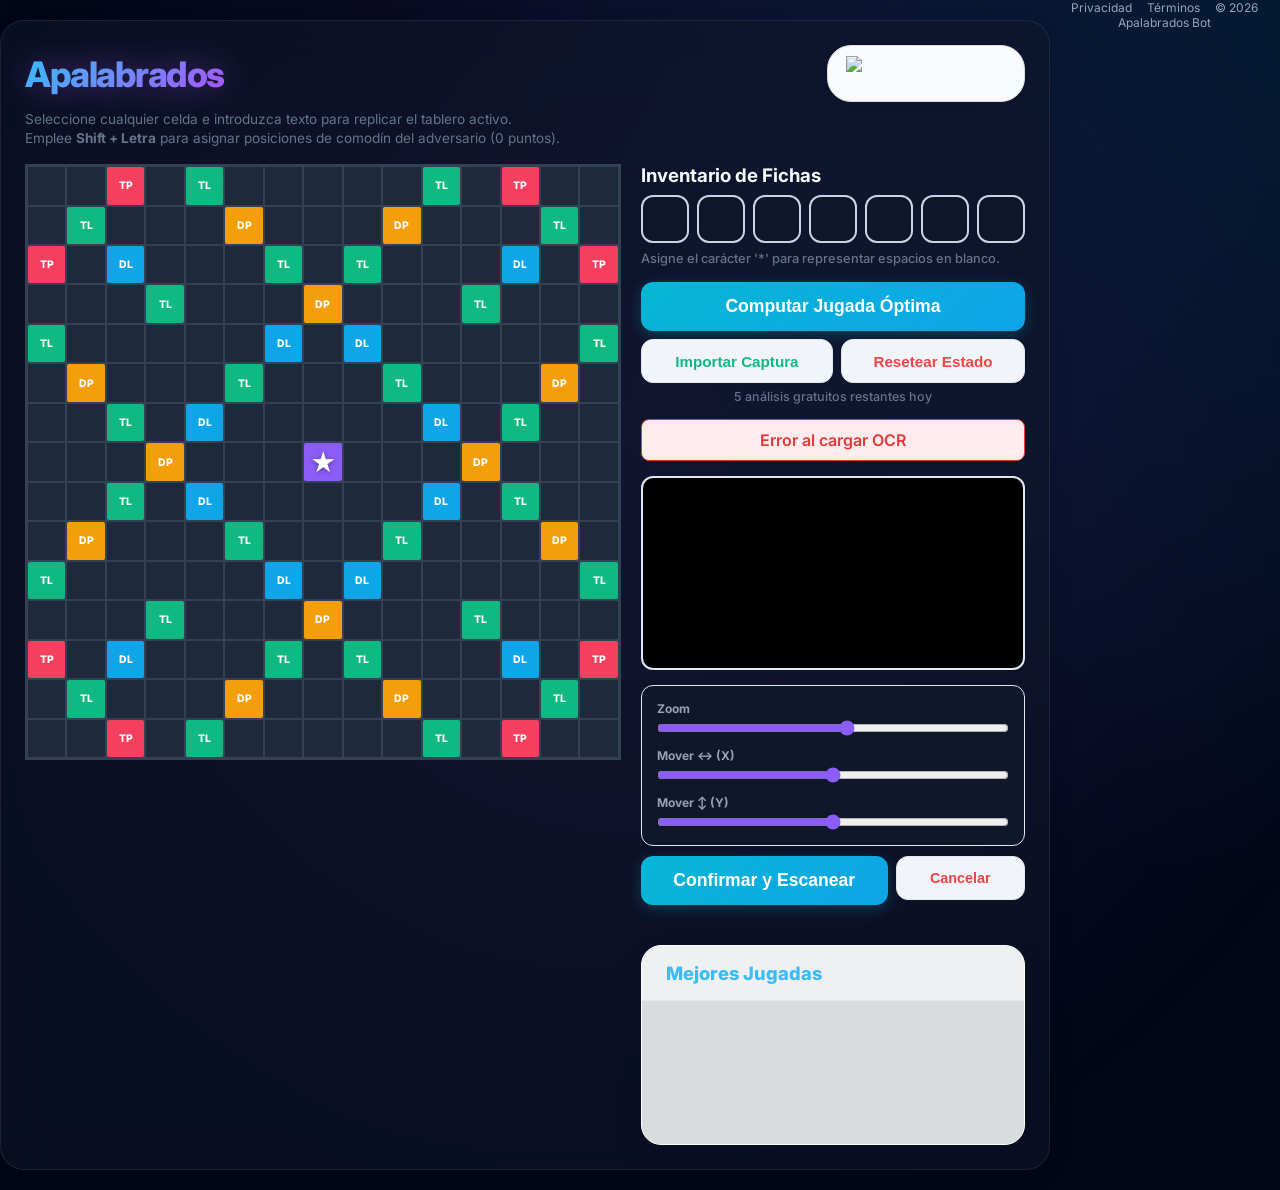
==== index.html @ 6418822e "fix(core): remove broken ES module import that crashed board initialization in standard legacy scrip" ====
<!DOCTYPE html>
<html lang="es">

<head>
    <meta charset="UTF-8">
    <meta name="viewport"
        content="width=device-width, initial-scale=1.0, maximum-scale=1.0, user-scalable=no, viewport-fit=cover">
    <title>Apalabrados Bot — Encuentra la Mejor Jugada</title>
    <meta name="description"
        content="Herramienta gratuita para Apalabrados: analiza tu tablero y encuentra la jugada con más puntos. Sube una captura o introduce las fichas manualmente.">
    <meta name="keywords"
        content="apalabrados, scrabble español, mejor jugada, calculadora apalabrados, ayuda apalabrados">
    <meta name="author" content="Apalabrados Bot">
    <link rel="canonical" href="https://apalabrados-bot.up.railway.app/">
    <!-- Open Graph -->
    <meta property="og:title" content="Apalabrados Bot — Encuentra la Mejor Jugada">
    <meta property="og:description"
        content="Analiza tu partida de Apalabrados y descubre la jugada óptima. Gratis y sin registro.">
    <meta property="og:url" content="https://apalabrados-bot.up.railway.app/">
    <meta property="og:type" content="website">
    <!-- Twitter Card -->
    <meta name="twitter:card" content="summary">
    <meta name="twitter:title" content="Apalabrados Bot">
    <meta name="twitter:description" content="Encuentra la mejor jugada en Apalabrados automáticamente.">
    <link rel="stylesheet" href="style_pro.css?v=10">
    <link rel="preconnect" href="https://fonts.googleapis.com">
    <link rel="preconnect" href="https://fonts.gstatic.com" crossorigin>
    <link href="https://fonts.googleapis.com/css2?family=Inter:wght@400;600;700;800&display=swap" rel="stylesheet">
    <script src="https://cdn.jsdelivr.net/npm/tesseract.js@5/dist/tesseract.min.js"></script>
    <!-- Google AdSense -->
    <script async src="https://pagead2.googlesyndication.com/pagead/js/adsbygoogle.js?client=ca-pub-4577641786728311"
        crossorigin="anonymous"></script>
    <!-- Google Analytics (gtag.js) -->
    <script async src="https://www.googletagmanager.com/gtag/js?id=G-M9JT8325C8"></script>
    <script>
        window.dataLayer = window.dataLayer || [];
        function gtag() { dataLayer.push(arguments); }
        gtag('js', new Date());
        gtag('config', 'G-M9JT8325C8');
    </script>
    <!-- Firebase SDKs -->
    <script src="https://www.gstatic.com/firebasejs/10.7.1/firebase-app-compat.js"></script>
    <script src="https://www.gstatic.com/firebasejs/10.7.1/firebase-auth-compat.js"></script>
    <script src="https://www.gstatic.com/firebasejs/10.7.1/firebase-firestore-compat.js"></script>
</head>

<body>
    <div class="app-container">
        <header>
            <div class="header-main">
                <h1>Apalabrados</h1>
                <!-- User Profile / Login -->
                <div id="user-profile" class="user-profile">
                    <button id="login-btn" class="login-btn">
                        <img src="https://www.gstatic.com/firebasejs/ui/2.0.0/images/auth/google.svg" width="18"
                            alt="G">
                        Entrar con Google
                    </button>
                </div>
            </div>
            <p>Seleccione cualquier celda e introduzca texto para replicar el tablero activo.<br>Emplee <b>Shift +
                    Letra</b>
                para asignar posiciones de comodín del adversario (0 puntos).</p>
        </header>
        <main class="main-dashboard">
            <div class="left-column">
                <div id="board" class="board"></div>
                <!-- Input virtual invisible para forzar el teclado en móviles -->
                <input type="text" id="hidden-keyboard-input"
                    style="position: absolute; opacity: 0; left: -9999px; font-size: 16px;">
            </div>

            <div class="right-column">
                <div class="solver-panel">
                    <div class="rack-container">
                        <h3>Inventario de Fichas</h3>
                        <div id="rack" class="rack">
                            <input type="text" class="rack-input" maxlength="1" data-index="0">
                            <input type="text" class="rack-input" maxlength="1" data-index="1">
                            <input type="text" class="rack-input" maxlength="1" data-index="2">
                            <input type="text" class="rack-input" maxlength="1" data-index="3">
                            <input type="text" class="rack-input" maxlength="1" data-index="4">
                            <input type="text" class="rack-input" maxlength="1" data-index="5">
                            <input type="text" class="rack-input" maxlength="1" data-index="6">
                        </div>
                        <p class="rack-hint">Asigne el carácter '*' para representar espacios en blanco.</p>
                    </div>

                    <div class="action-buttons">
                        <button id="solve-btn" class="solve-btn">
                            Computar Jugada Óptima
                        </button>
                        <div class="action-row-buttons">
                            <button id="import-board-btn" class="import-btn" title="Cargar imagen">
                                Importar Captura
                            </button>
                            <button id="clear-board-btn" class="clear-btn" title="Vaciar tablero">
                                Resetear Estado
                            </button>
                        </div>
                    </div>

                    <input type="file" id="import-board-input" accept="image/*" style="display: none;">

                    <div id="ocr-status" class="ocr-status hidden">
                        <div class="ocr-spinner"></div>
                        <span id="ocr-status-text">Analizando...</span>
                    </div>

                    <!-- OCR interactivos dentro del panel -->
                    <div id="ocr-controls" class="hidden">
                        <div class="ocr-preview-inline">
                            <canvas id="ocr-canvas"></canvas>
                        </div>
                        <div class="ocr-sliders">
                            <div class="slider-group">
                                <label>Zoom</label>
                                <input type="range" id="ocr-zoom" min="60" max="130" value="98">
                            </div>
                            <div class="slider-group">
                                <label>Mover ↔ (X)</label>
                                <input type="range" id="ocr-x" min="-100" max="100" value="0">
                            </div>
                            <div class="slider-group">
                                <label>Mover ↕ (Y)</label>
                                <input type="range" id="ocr-y" min="-100" max="100" value="0">
                            </div>
                        </div>
                        <div class="action-row-buttons" style="margin-top: 10px;">
                            <button id="ocr-start-btn" class="solve-btn" style="flex: 2;">Confirmar y Escanear</button>
                            <button id="ocr-cancel-btn" class="clear-btn" style="flex: 1; font-size: 0.9rem;"
                                title="Cancelar">Cancelar</button>
                        </div>
                    </div>
                </div>

                <div id="results-panel" class="results-panel hidden">
                    <div class="panel-header">
                        <h3>Mejores Jugadas</h3>
                    </div>
                    <ul id="results-list" class="results-list"></ul>
                </div>
            </div>

    </div>
    </main>
    <footer>
        <div style="text-align:center; font-size:0.75rem; color:#94a3b8;">
            <a href="/privacy.html" style="color:#94a3b8; margin-right:12px; text-decoration: none;">Privacidad</a>
            <a href="/terms.html" style="color:#94a3b8; margin-right:12px; text-decoration: none;">Términos</a>
            <span>&copy; 2026 Apalabrados Bot</span>
        </div>
    </footer>
    </div>
    <!-- monetization.js: debe cargarse primero para que UsageTracker esté disponible -->
    <script src="firebase-config.js?v=10"></script>
    <script src="monetization.js?v=9"></script>
    <script src="firebase-auth.js?v=9"></script>
    <script src="cloud-sync.js?v=1"></script>
    <script src="script.js?v=30"></script>
    <script src="ocr.js?v=22"></script>
    <script src="solver.js?v=22"></script>
</body>

</html>
---- style_pro.css ----
:root {
    --bg-color: #0b0f19;
    --board-bg: #1e293b;
    --cell-bg: #1e293b;
    --cell-border: #334155;
    --text-color: #f8fafc;
    --dl-color: #0ea5e9;
    --tl-color: #10b981;
    --dp-color: #f59e0b;
    --tp-color: #f43f5e;
    --star-color: #ffffff;
    --star-bg-color: #8b5cf6;
    --tile-bg: #fde047;
    --tile-text: #0f172a;
    --primary: #8b5cf6;
    --primary-dark: #6d28d9;
    --glass: rgba(15, 23, 42, 0.75);
    --glass-border: rgba(255, 255, 255, 0.08);
}


* {
    box-sizing: border-box;
    margin: 0;
    padding: 0;
}

html,
body {
    width: 100%;
    max-width: 100%;
    overflow-x: hidden;
}

body {
    font-family: 'Inter', system-ui, -apple-system, sans-serif;
    background: #020617;
    color: var(--text-color);
    display: flex;
    justify-content: center;
    min-height: 100vh;
}

body::before {
    content: '';
    position: fixed;
    top: -50%;
    left: -50%;
    width: 200%;
    height: 200%;
    background: radial-gradient(circle at 50% 50%, rgba(139, 92, 246, 0.15), transparent 50%),
        radial-gradient(circle at 80% 20%, rgba(14, 165, 233, 0.15), transparent 40%);
    z-index: -1;
    animation: drift 20s infinite alternate linear;
}

@keyframes drift {
    100% {
        transform: translate(3%, 3%);
    }
}


.app-container {
    display: flex;
    flex-direction: column;
    padding: 24px;
    width: 100%;
    max-width: 1200px;
    box-sizing: border-box;
    background: rgba(15, 23, 42, 0.6);
    border-radius: 24px;
    box-shadow: 0 8px 32px rgba(0, 0, 0, 0.04);
    backdrop-filter: blur(20px);
    border: 1px solid var(--glass-border);
    margin: 20px 0;
}

header {
    width: 100%;
    margin-bottom: 12px;
}

.header-main {
    display: flex;
    justify-content: space-between;
    align-items: center;
    width: 100%;
    margin-bottom: 8px;
}

h1 {
    font-size: 2.2rem;
    font-weight: 800;
    letter-spacing: -1.5px;
    margin: 0;
    background: linear-gradient(135deg, #38bdf8 0%, #a855f7 100%);
    filter: drop-shadow(0 0 16px rgba(168, 85, 247, 0.4));
    -webkit-background-clip: text;
    background-clip: text;
    -webkit-text-fill-color: transparent;
}

header>p {
    color: #64748b;
    font-size: 0.85rem;
    line-height: 1.4;
    margin-bottom: 4px;
}

p {
    color: #546e7a;
    font-size: 1rem;
    font-weight: 400;
}

/* ── Dashboard Layout ───────────────────────────────────────── */
.main-dashboard {
    display: grid;
    grid-template-columns: minmax(300px, 600px) 1fr;
    gap: 20px;
    width: 100%;
    box-sizing: border-box;
}

.left-column {
    display: flex;
    flex-direction: column;
    gap: 20px;
}

.right-column {
    display: flex;
    flex-direction: column;
    gap: 24px;
}

.board {
    display: grid;
    grid-template-columns: repeat(15, 1fr);
    grid-template-rows: repeat(15, 1fr);
    background-color: var(--cell-border);
    padding: 2px;
    width: 100%;
    aspect-ratio: 1 / 1;
    box-sizing: border-box;
    margin: 0 auto;
}

.cell {
    background-color: var(--cell-bg);
    border: 1.5px solid var(--cell-border);
    display: flex;
    justify-content: center;
    align-items: center;
    font-size: 0.65rem;
    font-weight: 800;
    color: #fff;
    cursor: pointer;
    transition: all 0.15s ease;
    user-select: none;
    position: relative;
    overflow: hidden;
}

.cell:hover {
    filter: brightness(1.15);
    transform: scale(1.08);
    z-index: 5;
    box-shadow: 0 2px 8px rgba(0, 0, 0, 0.25);
}

.cell.selected {
    outline: 3px solid #00838f;
    outline-offset: -3px;
    z-index: 10;
    box-shadow: 0 0 12px rgba(0, 131, 143, 0.6);
    transform: scale(1.05);
}

/* Indicador de dirección de escritura */
.cell.selected::after {
    content: '→';
    position: absolute;
    bottom: 1px;
    right: 2px;
    font-size: 9px;
    line-height: 1;
    color: #00838f;
    font-weight: bold;
    pointer-events: none;
}

.cell.selected[data-dir='v']::after {
    content: '↓';
}

/* Colores de Casillas Especiales */
.cell.dl {
    background-color: var(--dl-color);
    color: #fff;
    border-radius: 3px;
}

.cell.tl {
    background-color: var(--tl-color);
    color: #fff;
    border-radius: 3px;
}

.cell.dp {
    background-color: var(--dp-color);
    color: #fff;
    border-radius: 3px;
}

.cell.tp {
    background-color: var(--tp-color);
    color: #fff;
    border-radius: 3px;
}

.cell.dl::before {
    content: "DL";
}

.cell.tl::before {
    content: "TL";
}

.cell.dp::before {
    content: "DP";
}

.cell.tp::before {
    content: "TP";
}

.cell.star {
    background-color: var(--star-bg-color);
    border-radius: 3px;
}

.cell.star::before {
    content: "★";
    font-size: 1.6rem;
    color: var(--star-color);
    filter: drop-shadow(0 1px 2px rgba(0, 0, 0, 0.4));
    animation: pulse 2.5s infinite;
}

/* Ficha colocada */
.cell.has-letter {
    background: linear-gradient(145deg, #fef9c3, #eab308);
    color: var(--tile-text);
    box-shadow: inset 0 1px 0 rgba(255, 255, 255, 0.6), inset 0 -2px 0 rgba(0, 0, 0, 0.15), 0 3px 6px rgba(0, 0, 0, 0.2);
    border: none;
    border-radius: 3px;
}

/* Efectos FX Dinámicos */
.fx-drop-in {
    animation: fxDropIn 0.4s cubic-bezier(0.34, 1.56, 0.64, 1) forwards;
}

.fx-glow-pulse {
    animation: fxGlowPulse 1.5s cubic-bezier(0.4, 0, 0.2, 1) infinite alternate;
}

@keyframes fxDropIn {
    0% {
        opacity: 0;
        transform: scale(0.3) translateY(-20px) rotate(-10deg);
        filter: brightness(2) drop-shadow(0 10px 15px rgba(234, 179, 8, 0.6));
    }

    60% {
        transform: scale(1.15) translateY(2px) rotate(3deg);
        filter: brightness(1.2);
    }

    100% {
        opacity: 1;
        transform: scale(1) translateY(0) rotate(0);
        filter: brightness(1);
    }
}

@keyframes fxGlowPulse {
    from {
        box-shadow: 0 0 4px rgba(234, 179, 8, 0.4), inset 0 1px 0 rgba(255, 255, 255, 0.6);
    }

    to {
        box-shadow: 0 0 18px rgba(234, 179, 8, 0.9), inset 0 1px 0 rgba(255, 255, 255, 0.8);
    }
}

.cell.has-letter.is-wildcard {
    background: linear-gradient(145deg, #f8fafc, #e2e8f0);
    color: #94a3b8;
    box-shadow: inset 0 1px 0 rgba(255, 255, 255, 0.8), inset 0 -2px 0 rgba(0, 0, 0, 0.05), 0 3px 6px rgba(0, 0, 0, 0.1);
}

.cell.has-letter::before {
    display: none;
}

.cell.has-letter .letter {
    font-size: 1.5rem;
    font-weight: 800;
    text-transform: uppercase;
}

.cell.has-letter .points {
    position: absolute;
    bottom: 1px;
    right: 3px;
    font-size: 0.5rem;
    font-weight: 700;
    opacity: 0.7;
}

.toast {
    position: fixed;
    bottom: 24px;
    right: 24px;
    background: #10b981;
    color: white;
    padding: 16px 24px;
    border-radius: 8px;
    box-shadow: 0 4px 12px rgba(0, 0, 0, 0.15);
    font-weight: 500;
    z-index: 1000;
    transform: translateY(100px);
    opacity: 0;
    transition: all 0.3s ease;
}

.toast.show {
    transform: translateY(0);
    opacity: 1;
}

/* ── ESTILOS PREMIUM PARA USUARIO Y LOGIN ───────────────────────────────── */
.user-profile {
    display: flex;
    justify-content: flex-end;
    align-items: center;
}

.login-btn {
    display: flex;
    align-items: center;
    gap: 12px;
    background: #f8fafc;
    color: #f8fafc;
    font-family: 'Inter', system-ui, sans-serif;
    font-size: 15px;
    font-weight: 600;
    padding: 10px 18px;
    border: 1px solid #dadce0;
    border-radius: 24px;
    cursor: pointer;
    box-shadow: 0 2px 6px rgba(0, 0, 0, 0.06);
    transition: all 0.2s cubic-bezier(0.4, 0, 0.2, 1);
}

.login-btn:hover {
    background: #f8fafc;
    box-shadow: 0 4px 12px rgba(0, 0, 0, 0.12);
    transform: translateY(-1px);
    border-color: #d2e3fc;
}

.login-btn:active {
    background: #e8eaed;
    box-shadow: 0 1px 3px rgba(0, 0, 0, 0.08);
    transform: translateY(0);
}

.login-btn:disabled {
    opacity: 0.6;
    cursor: not-allowed;
    transform: none;
    box-shadow: none;
}

.user-info {
    display: flex;
    align-items: center;
    gap: 14px;
    background: rgba(255, 255, 255, 0.9);
    padding: 8px 16px 8px 8px;
    border-radius: 30px;
    box-shadow: 0 4px 12px rgba(0, 0, 0, 0.05);
    backdrop-filter: blur(10px);
    border: 1px solid rgba(255, 255, 255, 0.4);
}

.user-avatar {
    width: 36px;
    height: 36px;
    border-radius: 50%;
    object-fit: cover;
    box-shadow: 0 2px 6px rgba(0, 0, 0, 0.1);
    border: 2px solid white;
}

.user-details {
    display: flex;
    flex-direction: column;
    justify-content: center;
    line-height: 1.2;
}

.user-name {
    font-size: 0.9rem;
    font-weight: 700;
    color: #f8fafc;
}

.premium-badge {
    font-size: 0.65rem;
    font-weight: 800;
    color: #fff;
    background: linear-gradient(135deg, #f59e0b 0%, #d97706 100%);
    padding: 2px 6px;
    border-radius: 10px;
    text-transform: uppercase;
    letter-spacing: 0.5px;
    display: inline-block;
    margin-top: 2px;
    box-shadow: 0 2px 4px rgba(245, 158, 11, 0.3);
}

.free-badge {
    font-size: 0.65rem;
    font-weight: 700;
    color: #64748b;
    background: #e2e8f0;
    padding: 2px 6px;
    border-radius: 10px;
    text-transform: uppercase;
    display: inline-block;
    margin-top: 2px;
}

.logout-link {
    background: none;
    border: none;
    color: #ef4444;
    font-size: 0.85rem;
    font-weight: 600;
    cursor: pointer;
    margin-left: 8px;
    padding: 6px 10px;
    border-radius: 16px;
    transition: all 0.2s;
}

.logout-link:hover {
    background: #fee2e2;
    color: #dc2626;
}

/* Animaciones */
@keyframes popIn {
    0% {
        transform: scale(0.5);
        opacity: 0;
    }

    80% {
        transform: scale(1.08);
    }

    100% {
        transform: scale(1);
        opacity: 1;
    }
}

@keyframes fadeInDown {
    0% {
        transform: translateY(-20px);
        opacity: 0;
    }

    100% {
        transform: translateY(0);
        opacity: 1;
    }
}

@keyframes scaleIn {
    0% {
        transform: scale(0.92);
        opacity: 0;
    }

    100% {
        transform: scale(1);
        opacity: 1;
    }
}

@keyframes pulse {
    0% {
        transform: scale(1);
    }

    50% {
        transform: scale(1.12);
    }

    100% {
        transform: scale(1);
    }
}

/* ── Legend Compact ─────────────────────────────────────────── */
.legend-compact {
    display: flex;
    justify-content: center;
    gap: 12px;
    background: var(--glass);
    padding: 8px 16px;
    border-radius: 12px;
    border: 1px solid rgba(255, 255, 255, 0.4);
    box-shadow: 0 4px 12px rgba(0, 0, 0, 0.03);
}

.legend-item {
    display: flex;
    align-items: center;
    gap: 5px;
    font-size: 0.75rem;
    font-weight: 700;
    color: #94a3b8;
}

.legend-color {
    width: 14px;
    height: 14px;
    border-radius: 3px;
}

/* ── Atril (Fichas) ────────────────────────────────────────── */
.rack {
    display: flex;
    justify-content: center;
    gap: 8px;
    margin-top: 8px;
}

.rack-input {
    width: 48px;
    height: 48px;
    max-width: 14vw;
    min-width: 0;
    border: 2px solid #cbd5e1;
    border-radius: 12px;
    text-align: center;
    font-size: 1.6rem;
    font-weight: 800;
    text-transform: uppercase;
    color: #f8fafc;
    background: #0f172a;
    transition: all 0.2s cubic-bezier(0.4, 0, 0.2, 1);
    box-shadow: inset 0 2px 4px rgba(0, 0, 0, 0.04);
}

.rack-input:focus {
    outline: none;
    border-color: var(--primary);
    background: rgba(139, 92, 246, 0.15);
    color: #38bdf8;
    transform: translateY(-2px);
    box-shadow: 0 4px 12px rgba(139, 92, 246, 0.3);
}

.rack-hint {
    font-size: 0.8rem;
    color: #64748b;
    margin-top: 8px;
    font-weight: 500;
}

.action-buttons {
    display: flex;
    flex-direction: column;
    gap: 8px;
    margin-top: 16px;
}

.action-row-buttons {
    display: flex;
    gap: 8px;
}

.solve-btn {
    background: linear-gradient(135deg, #06b6d4 0%, #0ea5e9 100%);
    color: white;
    border: none;
    padding: 14px 20px;
    font-size: 1.1rem;
    font-weight: 800;
    border-radius: 12px;
    cursor: pointer;
    transition: all 0.2s cubic-bezier(0.4, 0, 0.2, 1);
    display: flex;
    align-items: center;
    justify-content: center;
    gap: 8px;
    box-shadow: 0 4px 14px rgba(6, 182, 212, 0.25);
}

.solve-btn:hover {
    transform: translateY(-2px);
    box-shadow: 0 6px 20px rgba(6, 182, 212, 0.4);
    filter: brightness(1.05);
}

.solve-btn:active {
    transform: translateY(1px);
    box-shadow: 0 2px 8px rgba(6, 182, 212, 0.3);
}

.import-btn,
.clear-btn {
    background: #1e293b;
    border: 1px solid var(--glass-border);
    flex: 1;
    padding: 12px;
    border-radius: 12px;
    font-size: 0.95rem;
    font-weight: 700;
    display: flex;
    align-items: center;
    justify-content: center;
    cursor: pointer;
    transition: all 0.2s cubic-bezier(0.4, 0, 0.2, 1);
}

.clear-btn {
    color: #ef4444;
}

.import-btn {
    color: #10b981;
}

.import-btn:hover {
    background: #f0fdf4;
    border-color: #86efac;
    transform: translateY(-2px);
    box-shadow: 0 4px 12px rgba(16, 185, 129, 0.15);
}

.clear-btn:hover {
    background: #fff1f2;
    border-color: #fecdd3;
    transform: translateY(-2px);
    box-shadow: 0 4px 12px rgba(239, 68, 68, 0.15);
}

/* ── Results Panel ────────────────────────────────────────── */
.results-panel {
    flex: 1;
    background: rgba(255, 255, 255, 0.85);
    border-radius: 20px;
    border: 1px solid rgba(255, 255, 255, 1);
    box-shadow: 0 10px 40px rgba(0, 0, 0, 0.06);
    display: flex;
    flex-direction: column;
    overflow: hidden;
    min-height: 200px;
    backdrop-filter: blur(12px);
}

.panel-header {
    background: rgba(255, 255, 255, 0.6);
    padding: 16px 24px;
    border-bottom: 1px solid #e2e8f0;
}

.panel-header h3 {
    font-size: 1.15rem;
    font-weight: 800;
    color: #38bdf8;
    display: flex;
    align-items: center;
    gap: 8px;
}

.results-list {
    list-style: none;
    overflow-y: auto;
    padding: 10px;
    display: flex;
    flex-direction: column;
    gap: 8px;
}

.result-item {
    display: flex;
    justify-content: space-between;
    align-items: center;
    padding: 14px 18px;
    background: #1e293b;
    border: 1px solid #334155;
    border-radius: 12px;
    transition: all 0.2s cubic-bezier(0.4, 0, 0.2, 1);
    box-shadow: 0 4px 6px rgba(0, 0, 0, 0.1);
}

.result-item:hover {
    border-color: #8b5cf6;
    background: #0f172a;
    transform: translateX(4px);
    box-shadow: 0 4px 12px rgba(139, 92, 246, 0.15);
}

.result-word {
    font-size: 1rem;
    font-weight: 700;
    letter-spacing: 0.5px;
    word-break: break-word;
    overflow-wrap: break-word;
}

.result-score {
    font-size: 1.1rem;
    font-weight: 800;
    color: var(--tp-color);
    background: #fef2f2;
    padding: 2px 8px;
    border-radius: 8px;
}

/* Scrollbar styling for results */
.results-list::-webkit-scrollbar {
    width: 6px;
}

.results-list::-webkit-scrollbar-track {
    background: #f1f5f9;
    border-radius: 4px;
}

.results-list::-webkit-scrollbar-thumb {
    background: #cbd5e1;
    border-radius: 4px;
}

/* OCR Import Button & Status */
.import-btn {
    flex: 1;
    background: #f1f5f9;
    color: #10b981;
    border: 1px solid #e2e8f0;
    padding: 10px 16px;
    border-radius: 12px;
    display: flex;
    align-items: center;
    justify-content: center;
    gap: 8px;
    font-size: 0.95rem;
    font-weight: 700;
    cursor: pointer;
    transition: all 0.2s;
}

.clear-btn {
    background: #f1f5f9;
    color: #ef4444;
    border: 1px solid #e2e8f0;
    width: 44px;
    height: 44px;
    border-radius: 12px;
    display: flex;
    align-items: center;
    justify-content: center;
    cursor: pointer;
    transition: all 0.2s;
}

.ocr-status {
    width: 100%;
    margin-top: 15px;
    padding: 10px;
    background: #E3F2FD;
    border: 1px solid #1E88E5;
    border-radius: 8px;
    display: flex;
    align-items: center;
    justify-content: center;
    gap: 15px;
    color: #1E88E5;
    font-weight: 600;
}

.ocr-status.hidden {
    display: none;
}

.ocr-spinner {
    width: 20px;
    height: 20px;
    border: 3px solid rgba(30, 136, 229, 0.3);
    border-radius: 50%;
    border-top-color: #1E88E5;
    animation: spin 1s ease-in-out infinite;
}

@keyframes spin {
    to {
        transform: rotate(360deg);
    }
}

@media (max-width: 600px) {
    h1 {
        font-size: 2rem;
    }

    .header-main {
        flex-direction: column;
        align-items: flex-start;
        gap: 12px;
    }

    body {
        padding: 0;
        margin: 0;
    }

    .app-container {
        padding: 10px 4px;
        margin: 0;
        border-radius: 0;
        border-left: none;
        border-right: none;
        width: 100%;
        max-width: 100%;
        box-sizing: border-box;
    }

    .board {
        padding: 1px;
        border-width: 1px;
        width: 100%;
        max-width: 100%;
        height: auto;
        aspect-ratio: 1 / 1;
        box-sizing: border-box;
    }

    .cell {
        font-size: 0.35rem;
        border-width: 1px;
    }

    .cell.has-letter .letter {
        font-size: 0.75rem;
    }

    .cell.has-letter .points {
        font-size: 0.3rem;
        right: 1px;
        bottom: 0px;
    }

    .cell.star::before {
        font-size: 0.75rem;
    }

    .rack {
        gap: 4px;
        width: 100%;
    }

    .rack-input {
        width: 100%;
        height: auto;
        aspect-ratio: 1 / 1;
        font-size: 1rem;
        border-width: 1px;
        border-radius: 8px;
    }

    .action-row-buttons {
        flex-direction: column;
        width: 100%;
    }

    .import-btn,
    .clear-btn {
        width: 100%;
        margin-left: 0;
        margin-right: 0;
    }
}

/* ── Mobile View ─────────────────────────────────────────── */
@media (max-width: 900px) {
    .main-dashboard {
        grid-template-columns: 1fr;
        width: 100%;
        max-width: 100%;
        box-sizing: border-box;
    }

    .app-container {
        padding: 12px;
        box-sizing: border-box;
    }

    h1 {
        font-size: 1.5rem;
    }

    .board {
        width: 100%;
        max-width: 100%;
        height: auto;
        aspect-ratio: 1 / 1;
        margin: 0 auto;
        box-sizing: border-box;
    }

    .cell .letter {
        font-size: 1.1rem;
    }

    .cell .points {
        font-size: 0.4rem;
    }
}

/* ── Monetización: Modal de límite ─────────────────────────────── */
.limit-modal {
    position: fixed;
    inset: 0;
    background: rgba(15, 23, 42, 0.75);
    backdrop-filter: blur(4px);
    display: flex;
    align-items: center;
    justify-content: center;
    z-index: 9999;
    padding: 20px;
}

.limit-modal.hidden {
    display: none;
}

.limit-modal-card {
    background: #f8fafc;
    border-radius: 20px;
    padding: 40px 32px;
    max-width: 420px;
    width: 100%;
    text-align: center;
    box-shadow: 0 25px 60px rgba(0, 0, 0, 0.3);
    animation: modal-pop 0.3s cubic-bezier(0.175, 0.885, 0.32, 1.275);
}

@keyframes modal-pop {
    from {
        transform: scale(0.85);
        opacity: 0;
    }

    to {
        transform: scale(1);
        opacity: 1;
    }
}

.limit-modal-icon {
    font-size: 3rem;
    margin-bottom: 16px;
    line-height: 1;
}

.limit-modal-card h2 {
    font-size: 1.35rem;
    font-weight: 800;
    color: #f8fafc;
    margin: 0 0 12px;
}

.limit-modal-card>p {
    font-size: 0.92rem;
    color: #64748b;
    line-height: 1.6;
    margin: 0 0 24px;
}

.limit-modal-actions {
    display: flex;
    flex-direction: column;
    gap: 10px;
}

.limit-modal-premium {
    background: linear-gradient(135deg, #7c3aed, #4f46e5);
    color: #ffffff;
    border: none;
    border-radius: 12px;
    padding: 14px 20px;
    font-size: 1rem;
    font-weight: 700;
    cursor: pointer;
    transition: transform 0.15s, box-shadow 0.15s;
    font-family: inherit;
}

.limit-modal-premium:hover {
    transform: translateY(-2px);
    box-shadow: 0 8px 24px rgba(124, 58, 237, 0.4);
}

.limit-modal-dismiss {
    background: transparent;
    color: #94a3b8;
    border: 1px solid #e2e8f0;
    border-radius: 10px;
    padding: 11px 20px;
    font-size: 0.9rem;
    cursor: pointer;
    font-family: inherit;
    transition: background 0.15s, color 0.15s;
}

.limit-modal-dismiss:hover {
    background: #f1f5f9;
    color: #94a3b8;
}

.limit-modal-note {
    font-size: 0.75rem !important;
    color: #94a3b8 !important;
    margin: 14px 0 0 !important;
}

/* ── Monetización: Banner publicitario ─────────────────────────── */
.ad-banner {
    margin-top: 16px;
    width: 100%;
    border-radius: 8px;
    overflow: hidden;
}

.ad-placeholder {
    background: linear-gradient(135deg, #f1f5f9, #e2e8f0);
    border: 2px dashed #cbd5e1;
    border-radius: 8px;
    height: 80px;
    display: flex;
    align-items: center;
    justify-content: center;
    color: #94a3b8;
    font-size: 0.75rem;
    font-weight: 600;
    letter-spacing: 0.08em;
    text-transform: uppercase;
}

/* ── OCR Inline Styles ───────────────────────────────────────── */
.ocr-preview-inline {
    width: 100%;
    margin-top: 15px;
    margin-bottom: 15px;
    background: #000;
    border-radius: 12px;
    overflow: hidden;
    display: flex;
    align-items: center;
    justify-content: center;
    border: 2px solid #e2e8f0;
    box-shadow: inset 0 2px 10px rgba(0, 0, 0, 0.5);
}

#ocr-canvas {
    width: 100%;
    height: auto;
    max-height: 400px;
    display: block;
    object-fit: contain;
}

.ocr-sliders {
    display: flex;
    flex-direction: column;
    gap: 12px;
    background: #0f172a;
    padding: 15px;
    border-radius: 12px;
    border: 1px solid #e2e8f0;
}

.slider-group {
    display: flex;
    flex-direction: column;
    gap: 4px;
}

.slider-group label {
    font-size: 0.75rem;
    font-weight: 700;
    color: #94a3b8;
}

.slider-group input[type="range"] {
    width: 100%;
    accent-color: var(--primary);
}
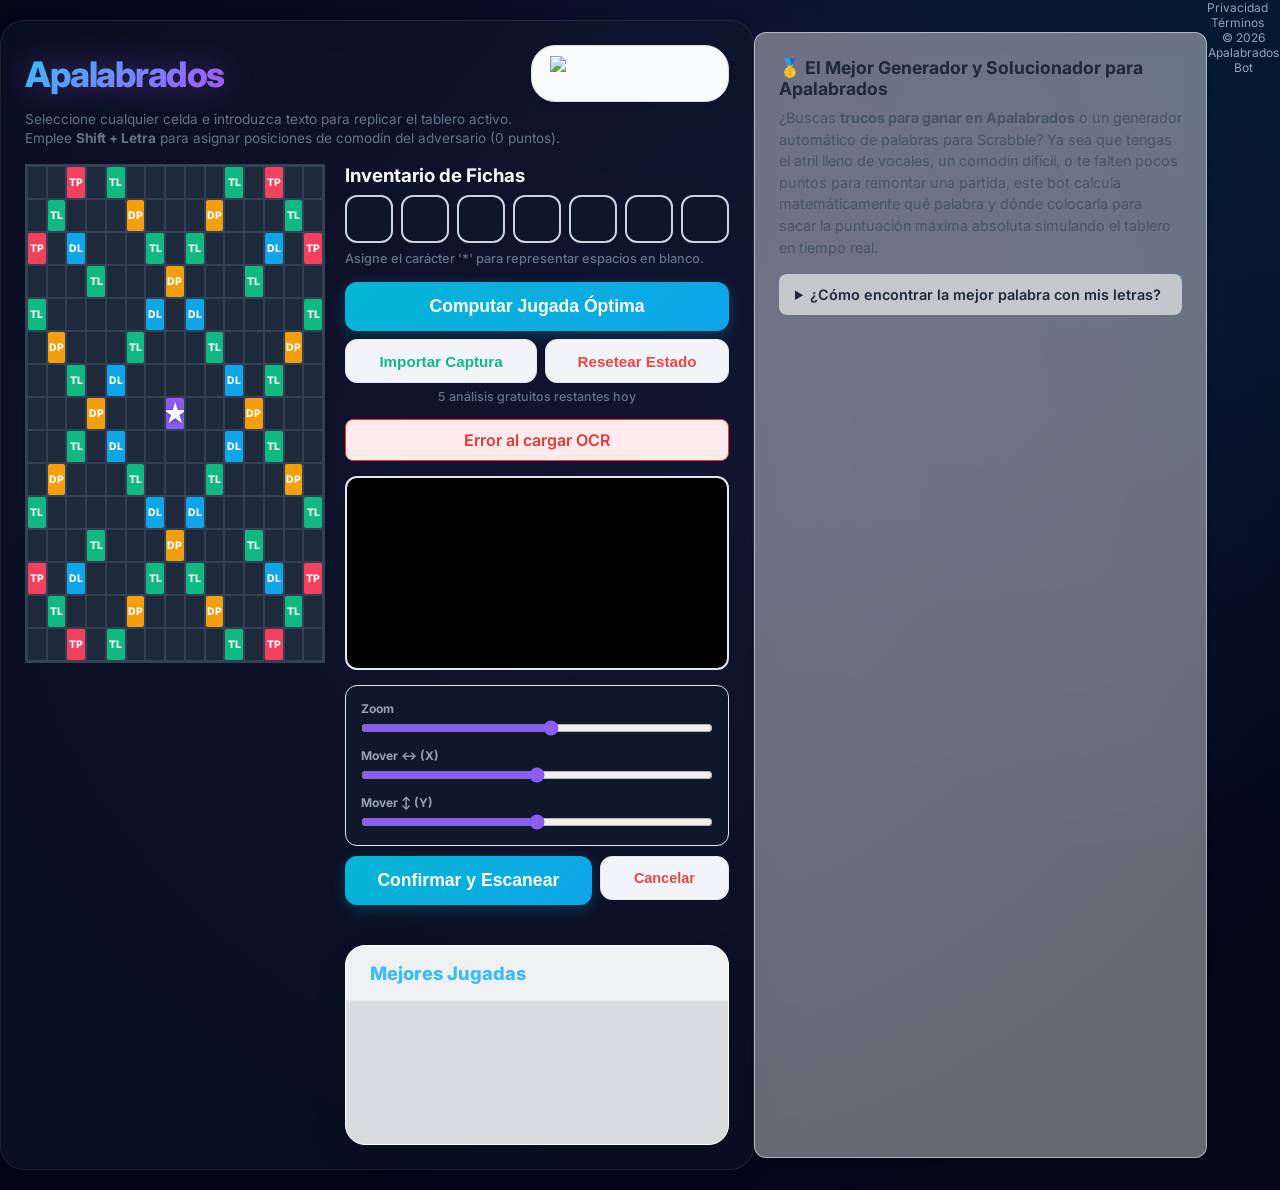
==== commit 11d6855a: "feat(seo): embed optimized Long-Tail Keyword FAQ block and instantiate search engine crawler sitemap" ====
--- a/index.html
+++ b/index.html
@@ -22,7 +22,7 @@
     <meta name="twitter:card" content="summary">
     <meta name="twitter:title" content="Apalabrados Bot">
     <meta name="twitter:description" content="Encuentra la mejor jugada en Apalabrados automáticamente.">
-    <link rel="stylesheet" href="style_pro.css?v=10">
+    <link rel="stylesheet" href="style_pro.css?v=11">
     <link rel="preconnect" href="https://fonts.googleapis.com">
     <link rel="preconnect" href="https://fonts.gstatic.com" crossorigin>
     <link href="https://fonts.googleapis.com/css2?family=Inter:wght@400;600;700;800&display=swap" rel="stylesheet">
@@ -141,9 +141,26 @@
                     <ul id="results-list" class="results-list"></ul>
                 </div>
             </div>
-
     </div>
     </main>
+
+    <!-- Bloque SEO: Oculto en pantallas pequeñas pero vital para que Google lea texto -->
+    <section class="seo-faq">
+        <h2>🥇 El Mejor Generador y Solucionador para Apalabrados</h2>
+        <p>
+            ¿Buscas <strong>trucos para ganar en Apalabrados</strong> o un generador automático de palabras para
+            Scrabble? Ya sea que tengas el atril lleno de vocales, un comodín difícil, o te falten pocos puntos para
+            remontar una partida, este bot calcula matemáticamente qué palabra y dónde colocarla para sacar la
+            puntuación máxima absoluta simulando el tablero en tiempo real.
+        </p>
+        <details>
+            <summary>¿Cómo encontrar la mejor palabra con mis letras?</summary>
+            <p>Simplemente dibuja tu tablero pulsando sobre las celdas, escribe tus 7 letras en el atril inferior (usa
+                el asterisco '*' para los comodines blancos) y pulsa "Calcular Jugada". El algoritmo buscará entre miles
+                de palabras del diccionario español oficial para encontrar las jugadas imposibles de revés y cruzadas
+                sobre multiplicadores TL y TP (Triple Palabra).</p>
+        </details>
+    </section>
     <footer>
         <div style="text-align:center; font-size:0.75rem; color:#94a3b8;">
             <a href="/privacy.html" style="color:#94a3b8; margin-right:12px; text-decoration: none;">Privacidad</a>
@@ -153,7 +170,7 @@
     </footer>
     </div>
     <!-- monetization.js: debe cargarse primero para que UsageTracker esté disponible -->
-    <script src="firebase-config.js?v=10"></script>
+    <script src="firebase-config.js?v=11"></script>
     <script src="monetization.js?v=9"></script>
     <script src="firebase-auth.js?v=9"></script>
     <script src="cloud-sync.js?v=1"></script>
--- a/style_pro.css
+++ b/style_pro.css
@@ -1117,4 +1117,53 @@
 .slider-group input[type="range"] {
     width: 100%;
     accent-color: var(--primary);
+}
+
+/* ========================================================
+   SEO FAQ BLOCK
+   ======================================================== */
+.seo-faq {
+    max-width: 1000px;
+    margin: 2rem auto;
+    padding: 1.5rem;
+    background: rgba(255, 255, 255, 0.4);
+    border: 1px solid rgba(255, 255, 255, 0.5);
+    border-radius: 12px;
+    backdrop-filter: blur(10px);
+    -webkit-backdrop-filter: blur(10px);
+    box-shadow: 0 4px 6px -1px rgba(0, 0, 0, 0.05);
+}
+
+.seo-faq h2 {
+    font-size: 1.1rem;
+    color: #1e293b;
+    margin-bottom: 0.5rem;
+    font-weight: 700;
+}
+
+.seo-faq p {
+    font-size: 0.9rem;
+    color: #475569;
+    line-height: 1.5;
+    margin-bottom: 1rem;
+}
+
+.seo-faq details {
+    background: rgba(255, 255, 255, 0.6);
+    padding: 0.75rem 1rem;
+    border-radius: 8px;
+    cursor: pointer;
+    font-size: 0.9rem;
+    color: #1e293b;
+}
+
+.seo-faq details summary {
+    font-weight: 600;
+    outline: none;
+}
+
+.seo-faq details p {
+    margin-top: 0.75rem;
+    margin-bottom: 0;
+    color: #475569;
 }
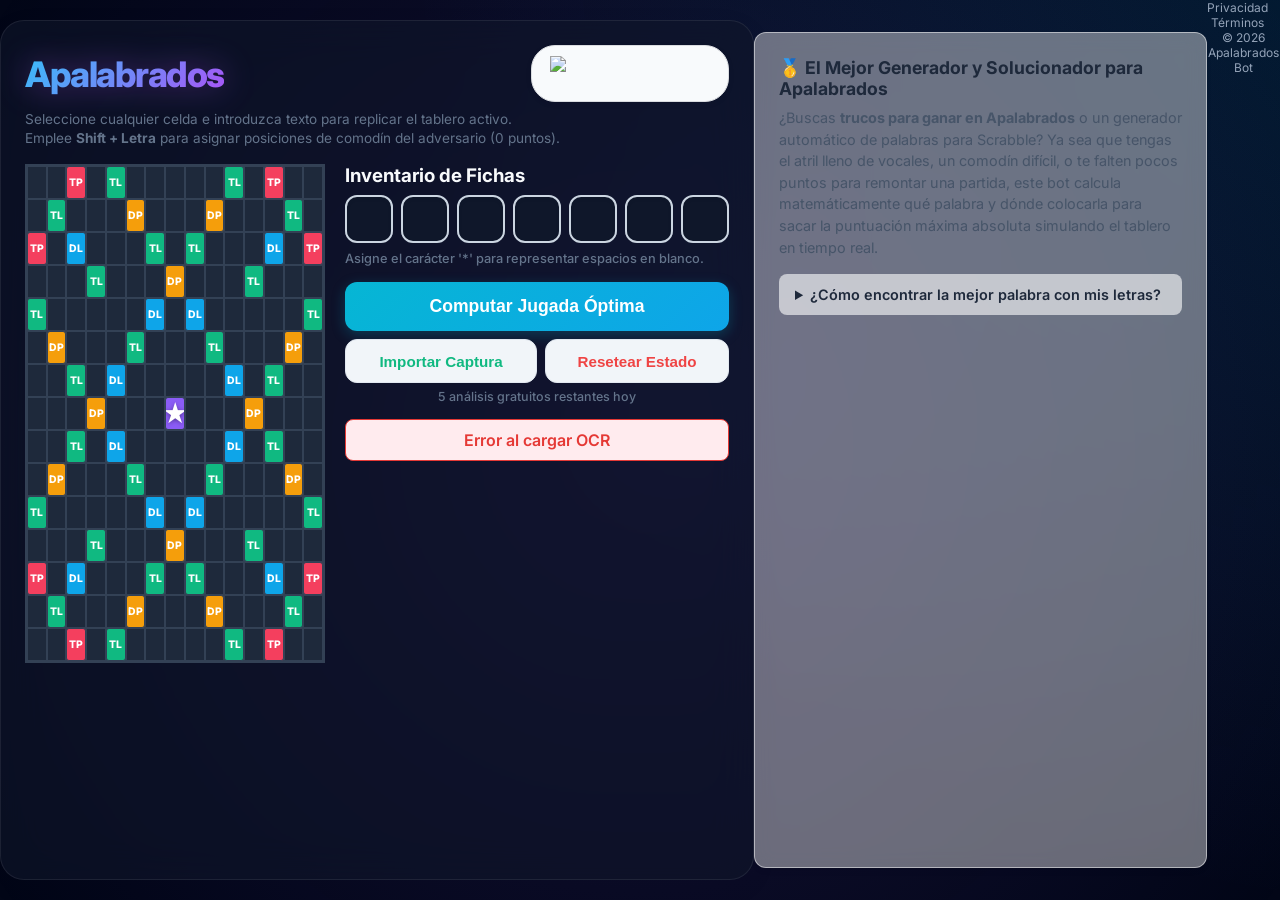
==== commit 6e0d1b01: "feat(viral): inject dynamic WhatsApp share button on high-scoring solver results to generate referra" ====
--- a/index.html
+++ b/index.html
@@ -22,7 +22,7 @@
     <meta name="twitter:card" content="summary">
     <meta name="twitter:title" content="Apalabrados Bot">
     <meta name="twitter:description" content="Encuentra la mejor jugada en Apalabrados automáticamente.">
-    <link rel="stylesheet" href="style_pro.css?v=11">
+    <link rel="stylesheet" href="style_pro.css?v=12">
     <link rel="preconnect" href="https://fonts.googleapis.com">
     <link rel="preconnect" href="https://fonts.gstatic.com" crossorigin>
     <link href="https://fonts.googleapis.com/css2?family=Inter:wght@400;600;700;800&display=swap" rel="stylesheet">
--- a/style_pro.css
+++ b/style_pro.css
@@ -1166,4 +1166,54 @@
     margin-top: 0.75rem;
     margin-bottom: 0;
     color: #475569;
+}
+
+/* ========================================================
+   VIRAL WHATSAPP BUTTON
+   ======================================================== */
+.whatsapp-share-btn {
+    background-color: #25D366;
+    color: white;
+    border: none;
+    border-radius: 8px;
+    padding: 6px 12px;
+    font-size: 0.85rem;
+    font-weight: 700;
+    cursor: pointer;
+    display: flex;
+    align-items: center;
+    gap: 6px;
+    transition: all 0.2s ease;
+    box-shadow: 0 2px 4px rgba(37, 211, 102, 0.3);
+}
+
+.whatsapp-share-btn:hover {
+    background-color: #128C7E;
+    transform: translateY(-2px);
+    box-shadow: 0 4px 8px rgba(37, 211, 102, 0.4);
+}
+
+.whatsapp-share-btn:active {
+    transform: translateY(0);
+}
+
+.apply-btn {
+    background-color: var(--primary);
+    color: white;
+    border: none;
+    padding: 6px 12px;
+    border-radius: 8px;
+    font-weight: 700;
+    cursor: pointer;
+    font-size: 0.85rem;
+    transition: background 0.2s, transform 0.1s;
+}
+
+.apply-btn:hover {
+    background-color: var(--primary-dark);
+    transform: translateY(-2px);
+}
+
+.hidden {
+    display: none !important;
 }
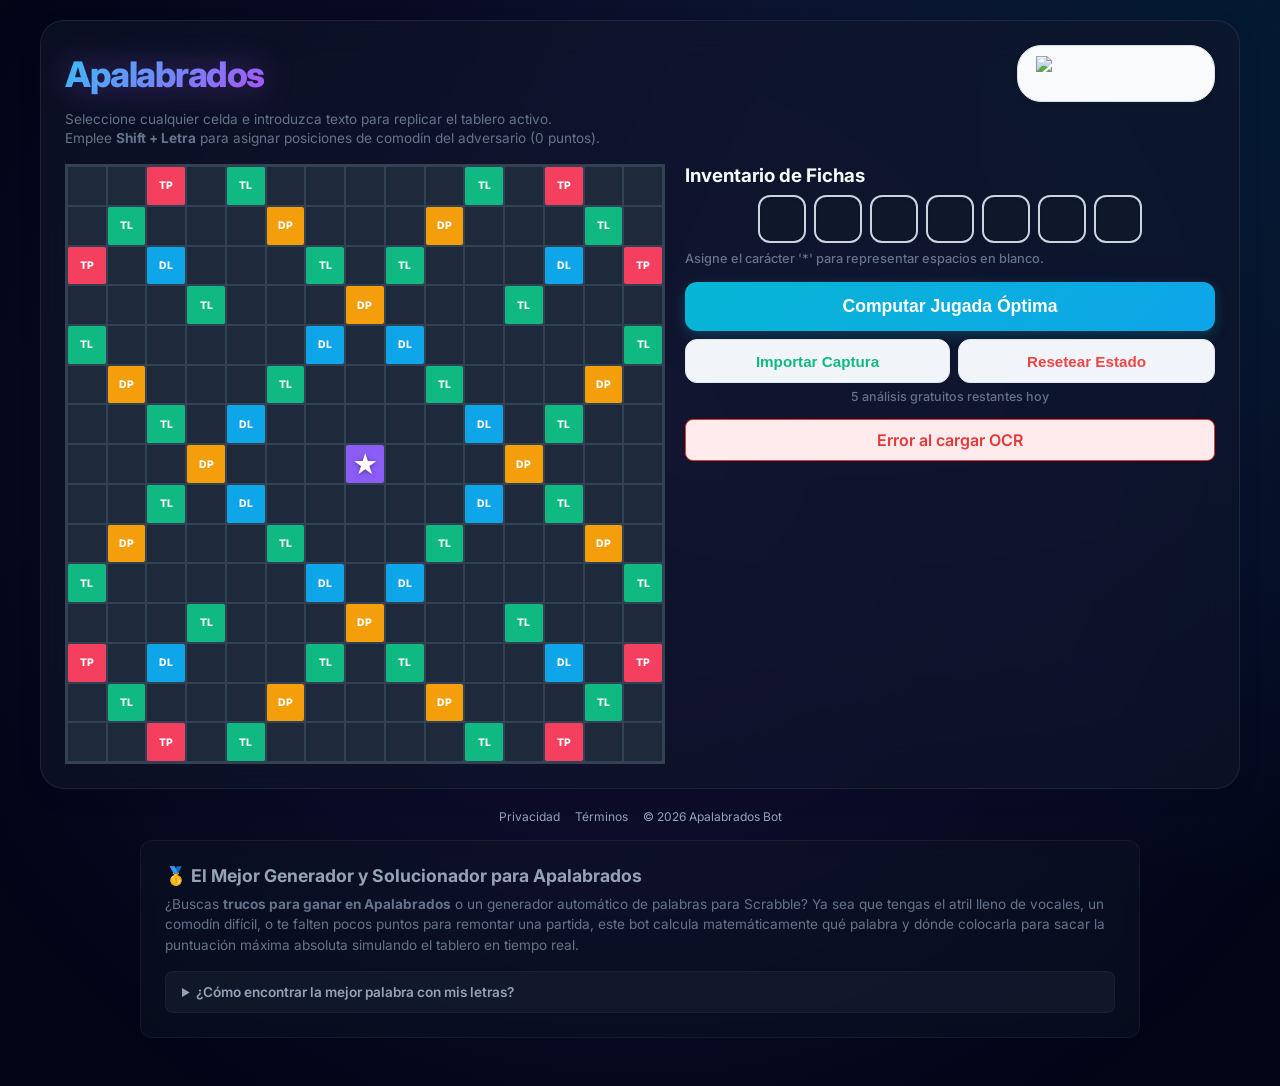
==== commit aa259563: "fix(ui): extract SEO FAQ block from main container to prevent catastrophic flexbox minification scal" ====
--- a/index.html
+++ b/index.html
@@ -22,7 +22,7 @@
     <meta name="twitter:card" content="summary">
     <meta name="twitter:title" content="Apalabrados Bot">
     <meta name="twitter:description" content="Encuentra la mejor jugada en Apalabrados automáticamente.">
-    <link rel="stylesheet" href="style_pro.css?v=12">
+    <link rel="stylesheet" href="style_pro.css?v=13">
     <link rel="preconnect" href="https://fonts.googleapis.com">
     <link rel="preconnect" href="https://fonts.gstatic.com" crossorigin>
     <link href="https://fonts.googleapis.com/css2?family=Inter:wght@400;600;700;800&display=swap" rel="stylesheet">
@@ -144,7 +144,17 @@
     </div>
     </main>
 
-    <!-- Bloque SEO: Oculto en pantallas pequeñas pero vital para que Google lea texto -->
+
+    <footer>
+        <div style="text-align:center; font-size:0.75rem; color:#94a3b8;">
+            <a href="/privacy.html" style="color:#94a3b8; margin-right:12px; text-decoration: none;">Privacidad</a>
+            <a href="/terms.html" style="color:#94a3b8; margin-right:12px; text-decoration: none;">Términos</a>
+            <span>&copy; 2026 Apalabrados Bot</span>
+        </div>
+    </footer>
+    </div>
+
+    <!-- Bloque SEO: Separado del contenedor principal para evitar afectar a UI móvil -->
     <section class="seo-faq">
         <h2>🥇 El Mejor Generador y Solucionador para Apalabrados</h2>
         <p>
@@ -161,14 +171,6 @@
                 sobre multiplicadores TL y TP (Triple Palabra).</p>
         </details>
     </section>
-    <footer>
-        <div style="text-align:center; font-size:0.75rem; color:#94a3b8;">
-            <a href="/privacy.html" style="color:#94a3b8; margin-right:12px; text-decoration: none;">Privacidad</a>
-            <a href="/terms.html" style="color:#94a3b8; margin-right:12px; text-decoration: none;">Términos</a>
-            <span>&copy; 2026 Apalabrados Bot</span>
-        </div>
-    </footer>
-    </div>
     <!-- monetization.js: debe cargarse primero para que UsageTracker esté disponible -->
     <script src="firebase-config.js?v=11"></script>
     <script src="monetization.js?v=9"></script>
--- a/style_pro.css
+++ b/style_pro.css
@@ -37,7 +37,9 @@
     background: #020617;
     color: var(--text-color);
     display: flex;
-    justify-content: center;
+    flex-direction: column;
+    align-items: center;
+    justify-content: flex-start;
     min-height: 100vh;
 }
 
@@ -1123,38 +1125,39 @@
    SEO FAQ BLOCK
    ======================================================== */
 .seo-faq {
+    width: 95%;
     max-width: 1000px;
-    margin: 2rem auto;
+    margin: 1rem auto 3rem auto;
     padding: 1.5rem;
-    background: rgba(255, 255, 255, 0.4);
-    border: 1px solid rgba(255, 255, 255, 0.5);
+    background: rgba(15, 23, 42, 0.4);
+    border: 1px solid rgba(255, 255, 255, 0.05);
     border-radius: 12px;
     backdrop-filter: blur(10px);
     -webkit-backdrop-filter: blur(10px);
-    box-shadow: 0 4px 6px -1px rgba(0, 0, 0, 0.05);
 }
 
 .seo-faq h2 {
     font-size: 1.1rem;
-    color: #1e293b;
+    color: #94a3b8;
     margin-bottom: 0.5rem;
     font-weight: 700;
 }
 
 .seo-faq p {
-    font-size: 0.9rem;
-    color: #475569;
+    font-size: 0.85rem;
+    color: #64748b;
     line-height: 1.5;
     margin-bottom: 1rem;
 }
 
 .seo-faq details {
-    background: rgba(255, 255, 255, 0.6);
+    background: rgba(30, 41, 59, 0.4);
     padding: 0.75rem 1rem;
     border-radius: 8px;
     cursor: pointer;
-    font-size: 0.9rem;
-    color: #1e293b;
+    font-size: 0.85rem;
+    color: #94a3b8;
+    border: 1px solid rgba(255, 255, 255, 0.03);
 }
 
 .seo-faq details summary {
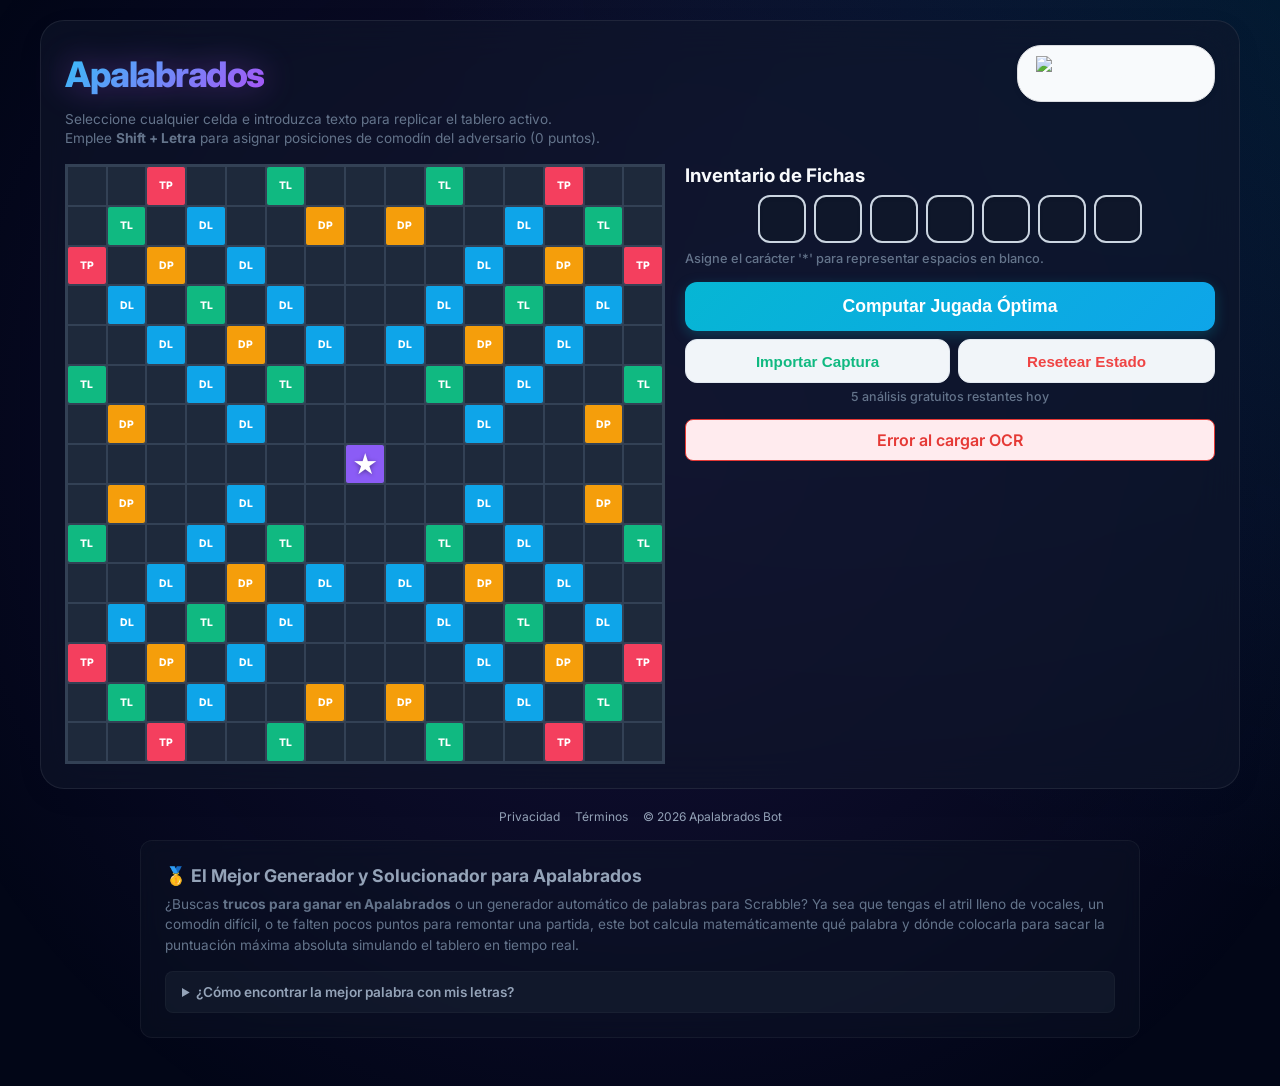
==== commit 5c5d6ffc: "Fix: definitively disabled board sync and simplified word logging" ====
--- a/index.html
+++ b/index.html
@@ -171,14 +171,27 @@
                 sobre multiplicadores TL y TP (Triple Palabra).</p>
         </details>
     </section>
+    <!-- Firebase SDKs -->
+    <script src="https://www.gstatic.com/firebasejs/8.10.1/firebase-app.js"></script>
+    <script src="https://www.gstatic.com/firebasejs/8.10.1/firebase-auth.js"></script>
+    <script src="https://www.gstatic.com/firebasejs/8.10.1/firebase-firestore.js"></script>
+
     <!-- monetization.js: debe cargarse primero para que UsageTracker esté disponible -->
     <script src="firebase-config.js?v=11"></script>
     <script src="monetization.js?v=9"></script>
-    <script src="firebase-auth.js?v=9"></script>
-    <script src="cloud-sync.js?v=1"></script>
-    <script src="script.js?v=30"></script>
-    <script src="ocr.js?v=22"></script>
-    <script src="solver.js?v=22"></script>
+    <script src="firebase-auth.js?v=100"></script>
+    <script src="cloud-sync.js?v=30"></script>
+    <script src="solver.js?v=50"></script>
+    <script src="script.js?v=100"></script>
+    <script src="ocr.js?v=50"></script>
+    <script>
+        // Truco para limpiar el estado persistido si el tablero cambió
+        if (!localStorage.getItem('board_fixed_v2')) {
+            localStorage.clear();
+            localStorage.setItem('board_fixed_v2', 'true');
+            window.location.reload();
+        }
+    </script>
 </body>
 
 </html>
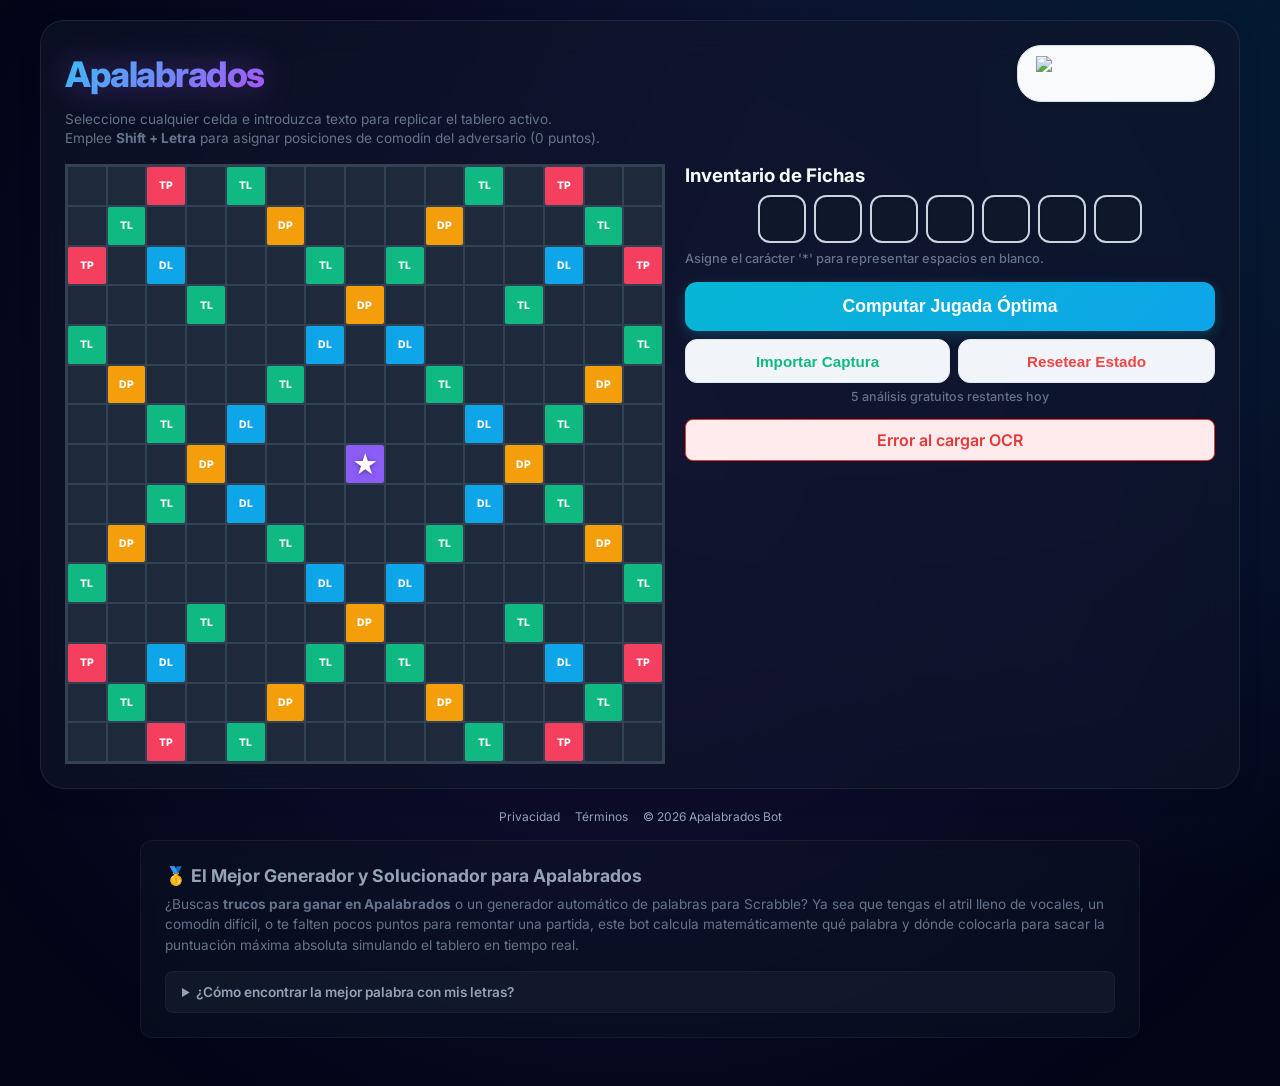
==== commit bdba36b7: "Fix: restored original Apalabrados board layout in script and solver" ====
--- a/index.html
+++ b/index.html
@@ -180,9 +180,9 @@
     <script src="firebase-config.js?v=11"></script>
     <script src="monetization.js?v=9"></script>
     <script src="firebase-auth.js?v=100"></script>
-    <script src="cloud-sync.js?v=30"></script>
-    <script src="solver.js?v=50"></script>
-    <script src="script.js?v=100"></script>
+    <script src="cloud-sync.js?v=200"></script>
+    <script src="solver.js?v=70"></script>
+    <script src="script.js?v=300"></script>
     <script src="ocr.js?v=50"></script>
     <script>
         // Truco para limpiar el estado persistido si el tablero cambió
